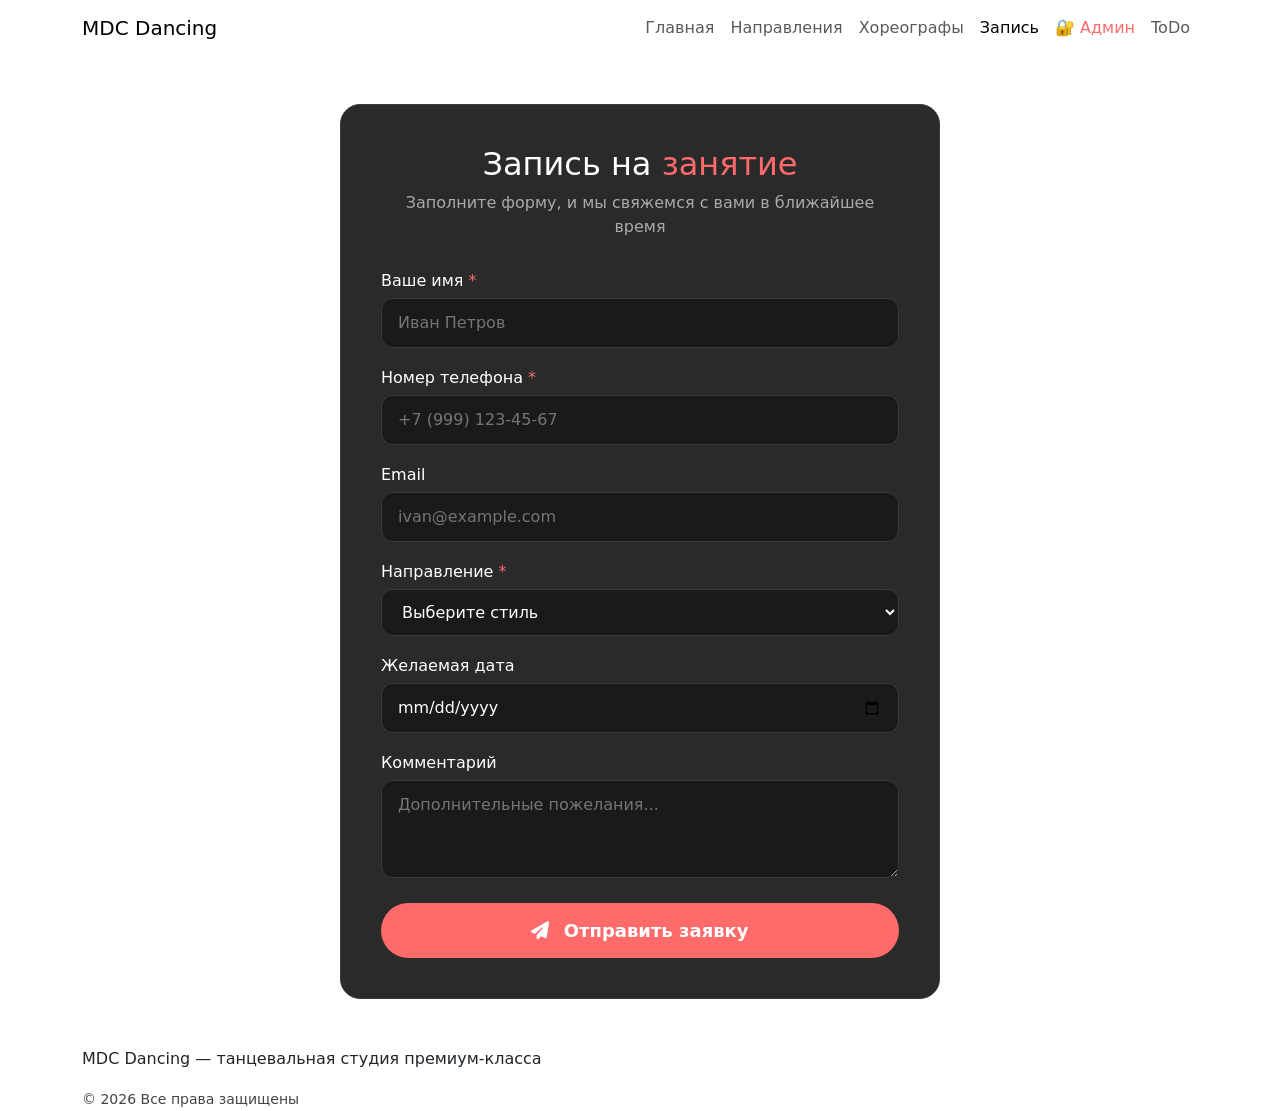
==== booking.html @ 261392bf "Add files via upload" ====
<!DOCTYPE html>
<html lang="ru">
<head>
    <meta charset="UTF-8">
    <meta name="viewport" content="width=device-width, initial-scale=1.0">
    <title>MDC Dancing - Запись</title>
    <link rel="manifest" href="/mdc-dancing/manifest.json">
    <link href="https://cdn.jsdelivr.net/npm/bootstrap@5.3.0/dist/css/bootstrap.min.css" rel="stylesheet">
    <link rel="stylesheet" href="https://cdnjs.cloudflare.com/ajax/libs/font-awesome/6.4.0/css/all.min.css">
    <link rel="stylesheet" href="css/style.css">
    <style>
        .booking-form {
            background: #2a2a2a;
            border: 1px solid #3a3a3a;
            border-radius: 20px;
            padding: 40px;
            max-width: 600px;
            margin: 0 auto;
        }
        .booking-form label {
            color: #ffffff;
            font-weight: 500;
            margin-bottom: 5px;
        }
        .booking-form input,
        .booking-form select,
        .booking-form textarea {
            background: #1a1a1a;
            border: 1px solid #3a3a3a;
            color: #ffffff;
            border-radius: 12px;
            padding: 12px 16px;
            width: 100%;
            margin-bottom: 18px;
            transition: 0.3s;
        }
        .booking-form input:focus,
        .booking-form select:focus,
        .booking-form textarea:focus {
            border-color: #ff6b6b;
            outline: none;
            box-shadow: 0 0 0 3px rgba(255, 107, 107, 0.2);
        }
        .btn-submit {
            background: #ff6b6b;
            color: #fff;
            border: none;
            padding: 14px 40px;
            border-radius: 50px;
            font-weight: 600;
            font-size: 18px;
            transition: 0.3s;
            width: 100%;
        }
        .btn-submit:hover {
            background: #ff5252;
            transform: scale(1.02);
            color: #fff;
        }
        .btn-submit:disabled {
            opacity: 0.7;
            cursor: not-allowed;
        }
        .form-title {
            text-align: center;
            margin-bottom: 30px;
        }
        .form-title h2 {
            color: #ffffff;
        }
        .form-title p {
            color: #aaaaaa;
        }
        .alert-message {
            border-radius: 12px;
            padding: 15px;
            margin-top: 20px;
            display: none;
            text-align: center;
        }
        .alert-success {
            background: #1a3a1a;
            color: #8f8;
            border: 1px solid #2a5a2a;
        }
        .alert-error {
            background: #3a1a1a;
            color: #f88;
            border: 1px solid #5a2a2a;
        }
    </style>
</head>
<body>

    <nav class="navbar navbar-expand-lg">
        <div class="container">
            <a class="navbar-brand" href="index.html">MDC <span>Dancing</span></a>
            <button class="navbar-toggler" type="button" data-bs-toggle="collapse" data-bs-target="#navMenu">
                <span class="navbar-toggler-icon"></span>
            </button>
            <div class="collapse navbar-collapse" id="navMenu">
                <ul class="navbar-nav ms-auto">
                    <li class="nav-item"><a class="nav-link" href="index.html">Главная</a></li>
                    <li class="nav-item"><a class="nav-link" href="styles.html">Направления</a></li>
                    <li class="nav-item"><a class="nav-link" href="choreographers.html">Хореографы</a></li>
                    <li class="nav-item"><a class="nav-link active" href="booking.html">Запись</a></li>
                    <li class="nav-item"><a class="nav-link" href="php/admin.php" style="color: #ff6b6b !important;">🔐 Админ</a></li>
                    <li class="nav-item"><a class="nav-link" href="todo.html">ToDo</a></li>
                </ul>
            </div>
        </div>
    </nav>

    <div class="container py-5">
        <div class="booking-form">
            <div class="form-title">
                <h2>Запись на <span style="color: #ff6b6b;">занятие</span></h2>
                <p>Заполните форму, и мы свяжемся с вами в ближайшее время</p>
            </div>

            <div id="alertMessage" class="alert-message"></div>

            <form id="bookingForm" action="php/save_booking.php" method="POST">
                
                <label for="name">Ваше имя <span style="color: #ff6b6b;">*</span></label>
                <input type="text" id="name" name="name" placeholder="Иван Петров" required>

                <label for="phone">Номер телефона <span style="color: #ff6b6b;">*</span></label>
                <input type="tel" id="phone" name="phone" placeholder="+7 (999) 123-45-67" required>

                <label for="email">Email</label>
                <input type="email" id="email" name="email" placeholder="ivan@example.com">

                <label for="style">Направление <span style="color: #ff6b6b;">*</span></label>
                <select id="style" name="style" required>
                    <option value="">Выберите стиль</option>
                    <option value="Хип-Хоп">Хип-Хоп</option>
                    <option value="Хай Хилс">Хай Хилс</option>
                    <option value="Стретчинг">Стретчинг</option>
                    <option value="Фрейм Ап">Фрейм Ап</option>
                    <option value="Вог">Вог</option>
                    <option value="Афро">Афро</option>
                    <option value="Джаз Фанк">Джаз Фанк</option>
                    <option value="Денс-Холл">Денс-Холл</option>
                </select>

                <label for="date">Желаемая дата</label>
                <input type="date" id="date" name="date">

                <label for="message">Комментарий</label>
                <textarea id="message" name="message" rows="3" placeholder="Дополнительные пожелания..."></textarea>

                <button type="submit" class="btn-submit" id="submitBtn">
                    <i class="fas fa-paper-plane me-2"></i> Отправить заявку
                </button>
            </form>
        </div>
    </div>

    <footer>
        <div class="container">
            <p>MDC <span>Dancing</span> — танцевальная студия премиум-класса</p>
            <small style="color: #444;">© <span id="currentYear"></span> Все права защищены</small>
        </div>
    </footer>

    <script src="https://cdn.jsdelivr.net/npm/bootstrap@5.3.0/dist/js/bootstrap.bundle.min.js"></script>
    <script src="js/main.js"></script>
    <script>
        document.getElementById('currentYear').textContent = new Date().getFullYear();

        document.getElementById('bookingForm').addEventListener('submit', async function(e) {
            e.preventDefault();
            
            const form = this;
            const submitBtn = document.getElementById('submitBtn');
            const alertEl = document.getElementById('alertMessage');
            
            submitBtn.disabled = true;
            submitBtn.innerHTML = '<i class="fas fa-spinner fa-spin me-2"></i> Отправка...';
            
            alertEl.style.display = 'none';
            alertEl.className = 'alert-message';
            
            const formData = new FormData(form);
            
            try {
                const response = await fetch('php/save_booking.php', {
                    method: 'POST',
                    body: formData
                });
                
                const result = await response.json();
                
                alertEl.style.display = 'block';
                
                if (result.success) {
                    alertEl.className = 'alert-message alert-success';
                    alertEl.innerHTML = `<i class="fas fa-check-circle me-2"></i> ${result.message}`;
                    form.reset();
                } else {
                    alertEl.className = 'alert-message alert-error';
                    alertEl.innerHTML = `<i class="fas fa-exclamation-circle me-2"></i> ${result.message}`;
                }
                
            } catch (error) {
                alertEl.style.display = 'block';
                alertEl.className = 'alert-message alert-error';
                alertEl.innerHTML = `<i class="fas fa-exclamation-circle me-2"></i> Ошибка соединения с сервером. Попробуйте позже.`;
                console.error('Ошибка:', error);
            }
            
            submitBtn.disabled = false;
            submitBtn.innerHTML = '<i class="fas fa-paper-plane me-2"></i> Отправить заявку';
        });
    </script>
    <script>
    if ('serviceWorker' in navigator) {
        navigator.serviceWorker.register('/mdc-dancing/sw.js')
            .then(() => console.log('✅ Service Worker зарегистрирован успешно!'))
            .catch(() => console.log('❌ Ошибка регистрации Service Worker'));
    }
    </script>
</body>
</html>
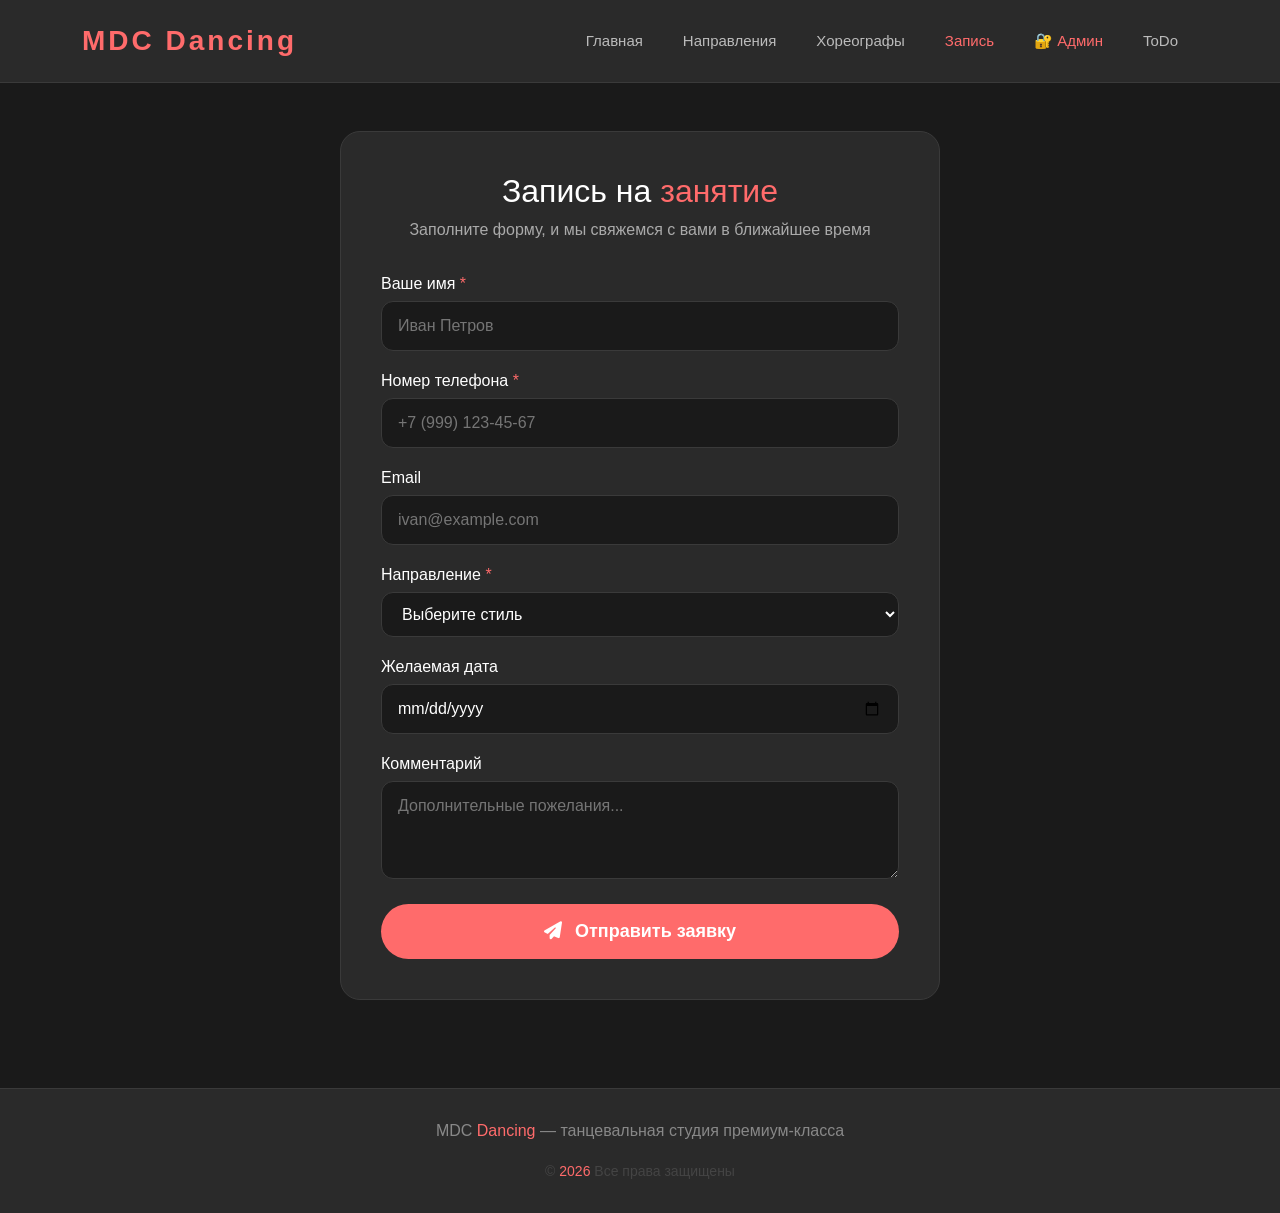
==== commit 5703778c: "Update booking.html" ====
--- a/booking.html
+++ b/booking.html
@@ -4,7 +4,7 @@
     <meta charset="UTF-8">
     <meta name="viewport" content="width=device-width, initial-scale=1.0">
     <title>MDC Dancing - Запись</title>
-    <link rel="manifest" href="/mdc-dancing/manifest.json">
+    <link rel="manifest" href="/manifest.json">
     <link href="https://cdn.jsdelivr.net/npm/bootstrap@5.3.0/dist/css/bootstrap.min.css" rel="stylesheet">
     <link rel="stylesheet" href="https://cdnjs.cloudflare.com/ajax/libs/font-awesome/6.4.0/css/all.min.css">
     <link rel="stylesheet" href="css/style.css">
@@ -222,4 +222,4 @@
     }
     </script>
 </body>
-</html>+</html>
--- a/css/style.css
+++ b/css/style.css
@@ -0,0 +1,283 @@
+/* Тёмно-серая тема с фоновым изображением */
+body {
+    background: #1a1a1a;
+    color: #e8e8e8;
+    font-family: 'Segoe UI', Tahoma, Geneva, Verdana, sans-serif;
+}
+
+/* Шапка */
+.navbar {
+    background: #2a2a2a !important;
+    border-bottom: 1px solid #3a3a3a;
+    padding: 15px 0;
+}
+.navbar-brand {
+    font-size: 28px;
+    font-weight: 800;
+    letter-spacing: 3px;
+    color: #ff6b6b !important;
+}
+.navbar-brand span {
+    color: #ff6b6b;
+}
+.nav-link {
+    color: #bbbbbb !important;
+    font-weight: 500;
+    margin: 0 12px;
+    transition: 0.3s;
+    font-size: 15px;
+}
+.nav-link:hover, .nav-link.active {
+    color: #ff6b6b !important;
+}
+
+/* Главная с фоновым изображением */
+.hero {
+    text-align: center;
+    padding: 140px 0 120px;
+    background-image: url('../images/dance-bg.jpg');
+    background-size: cover;
+    background-position: center;
+    background-repeat: no-repeat;
+    border-radius: 24px;
+    margin: 20px 0 40px;
+    position: relative;
+    min-height: 550px;
+    display: flex;
+    flex-direction: column;
+    justify-content: center;
+    align-items: center;
+}
+
+/* Затемнение для читаемости текста */
+.hero::before {
+    content: '';
+    position: absolute;
+    top: 0;
+    left: 0;
+    right: 0;
+    bottom: 0;
+    background: rgba(0, 0, 0, 0.55);
+    border-radius: 24px;
+}
+
+/* Текст поверх затемнения */
+.hero h1,
+.hero p,
+.hero .btn-start {
+    position: relative;
+    z-index: 1;
+}
+
+.hero h1 {
+    font-size: 76px;
+    font-weight: 900;
+    letter-spacing: 6px;
+    color: #ffffff;
+    text-shadow: 0 4px 30px rgba(0, 0, 0, 0.6);
+}
+.hero h1 span {
+    color: #ff6b6b;
+}
+.hero p {
+    font-size: 24px;
+    color: #ffffff;
+    margin-top: 15px;
+    text-shadow: 0 2px 15px rgba(0, 0, 0, 0.6);
+}
+.btn-start {
+    background: #ff6b6b;
+    color: #fff;
+    border: none;
+    padding: 14px 55px;
+    border-radius: 50px;
+    font-weight: 600;
+    font-size: 20px;
+    margin-top: 25px;
+    transition: 0.3s;
+    text-decoration: none;
+    display: inline-block;
+    position: relative;
+    z-index: 1;
+}
+.btn-start:hover {
+    background: #ff5252;
+    transform: scale(1.05);
+    color: #fff;
+}
+
+/* Карточки направлений */
+.section-title {
+    font-size: 36px;
+    font-weight: 700;
+    margin-bottom: 35px;
+    border-left: 4px solid #ff6b6b;
+    padding-left: 20px;
+    color: #ffffff;
+}
+.section-title span {
+    color: #ff6b6b;
+}
+
+.style-card {
+    background: #2a2a2a;
+    border: 1px solid #3a3a3a;
+    border-radius: 16px;
+    padding: 25px 20px;
+    text-align: center;
+    transition: 0.3s;
+    cursor: pointer;
+    height: 100%;
+    position: relative;
+    overflow: hidden;
+}
+.style-card:hover {
+    transform: translateY(-8px);
+    border-color: #ff6b6b;
+    box-shadow: 0 10px 30px rgba(255, 107, 107, 0.15);
+}
+.style-card .icon {
+    font-size: 42px;
+    color: #ff6b6b;
+    margin-bottom: 15px;
+}
+.style-card h5 {
+    color: #ffffff;
+    font-weight: 700;
+    font-size: 20px;
+}
+.style-card p {
+    color: #aaaaaa;
+    font-size: 14px;
+    margin-top: 8px;
+}
+.style-card .hover-line {
+    position: absolute;
+    bottom: 0;
+    left: 0;
+    width: 100%;
+    height: 3px;
+    background: #ff6b6b;
+    transform: scaleX(0);
+    transition: 0.3s;
+}
+.style-card:hover .hover-line {
+    transform: scaleX(1);
+}
+
+/* Цены на занятия */
+.pricing {
+    margin-top: 15px;
+    display: flex;
+    flex-direction: column;
+    gap: 4px;
+}
+.price-single {
+    color: #ff6b6b;
+    font-weight: 600;
+    font-size: 15px;
+}
+.price-pack {
+    color: #999999;
+    font-size: 13px;
+}
+.price-pack::before {
+    content: "• ";
+    color: #ff6b6b;
+}
+
+/* Хореографы */
+.choreographer-card {
+    background: #2a2a2a;
+    border: 1px solid #3a3a3a;
+    border-radius: 16px;
+    padding: 20px;
+    margin-bottom: 20px;
+    transition: 0.3s;
+    display: flex;
+    align-items: center;
+    gap: 20px;
+}
+.choreographer-card:hover {
+    border-color: #ff6b6b;
+    background: #323232;
+}
+.choreographer-card .avatar {
+    width: 60px;
+    height: 60px;
+    border-radius: 50%;
+    background: #3a3a3a;
+    display: flex;
+    align-items: center;
+    justify-content: center;
+    font-size: 26px;
+    color: #ff6b6b;
+    flex-shrink: 0;
+    overflow: hidden;
+}
+.choreographer-card .info h5 {
+    color: #ffffff;
+    margin: 0;
+    font-weight: 600;
+}
+.choreographer-card .info .style-tag {
+    color: #ff6b6b;
+    font-size: 14px;
+    font-weight: 500;
+}
+.choreographer-card .info p {
+    color: #aaaaaa;
+    font-size: 14px;
+    margin: 5px 0 0;
+}
+
+/* Контакты на главной */
+.contacts-block {
+    background: #2a2a2a;
+    border: 1px solid #3a3a3a;
+    border-radius: 16px;
+    padding: 30px;
+    margin-top: 40px;
+    text-align: center;
+}
+.contacts-block .contact-item {
+    display: inline-block;
+    margin: 0 25px;
+    color: #bbbbbb;
+}
+.contacts-block .contact-item i {
+    color: #ff6b6b;
+    font-size: 20px;
+    margin-right: 10px;
+}
+.contacts-block .contact-item span {
+    color: #ffffff;
+    font-weight: 500;
+}
+
+/* Подвал */
+footer {
+    background: #2a2a2a;
+    border-top: 1px solid #3a3a3a;
+    padding: 30px 0;
+    margin-top: 40px;
+    text-align: center;
+    color: #888888;
+}
+footer span {
+    color: #ff6b6b;
+}
+
+/* Адаптив */
+@media (max-width: 768px) {
+    .hero h1 {
+        font-size: 36px;
+    }
+    .choreographer-card {
+        flex-wrap: wrap;
+    }
+    .contacts-block .contact-item {
+        display: block;
+        margin: 10px 0;
+    }
+}
